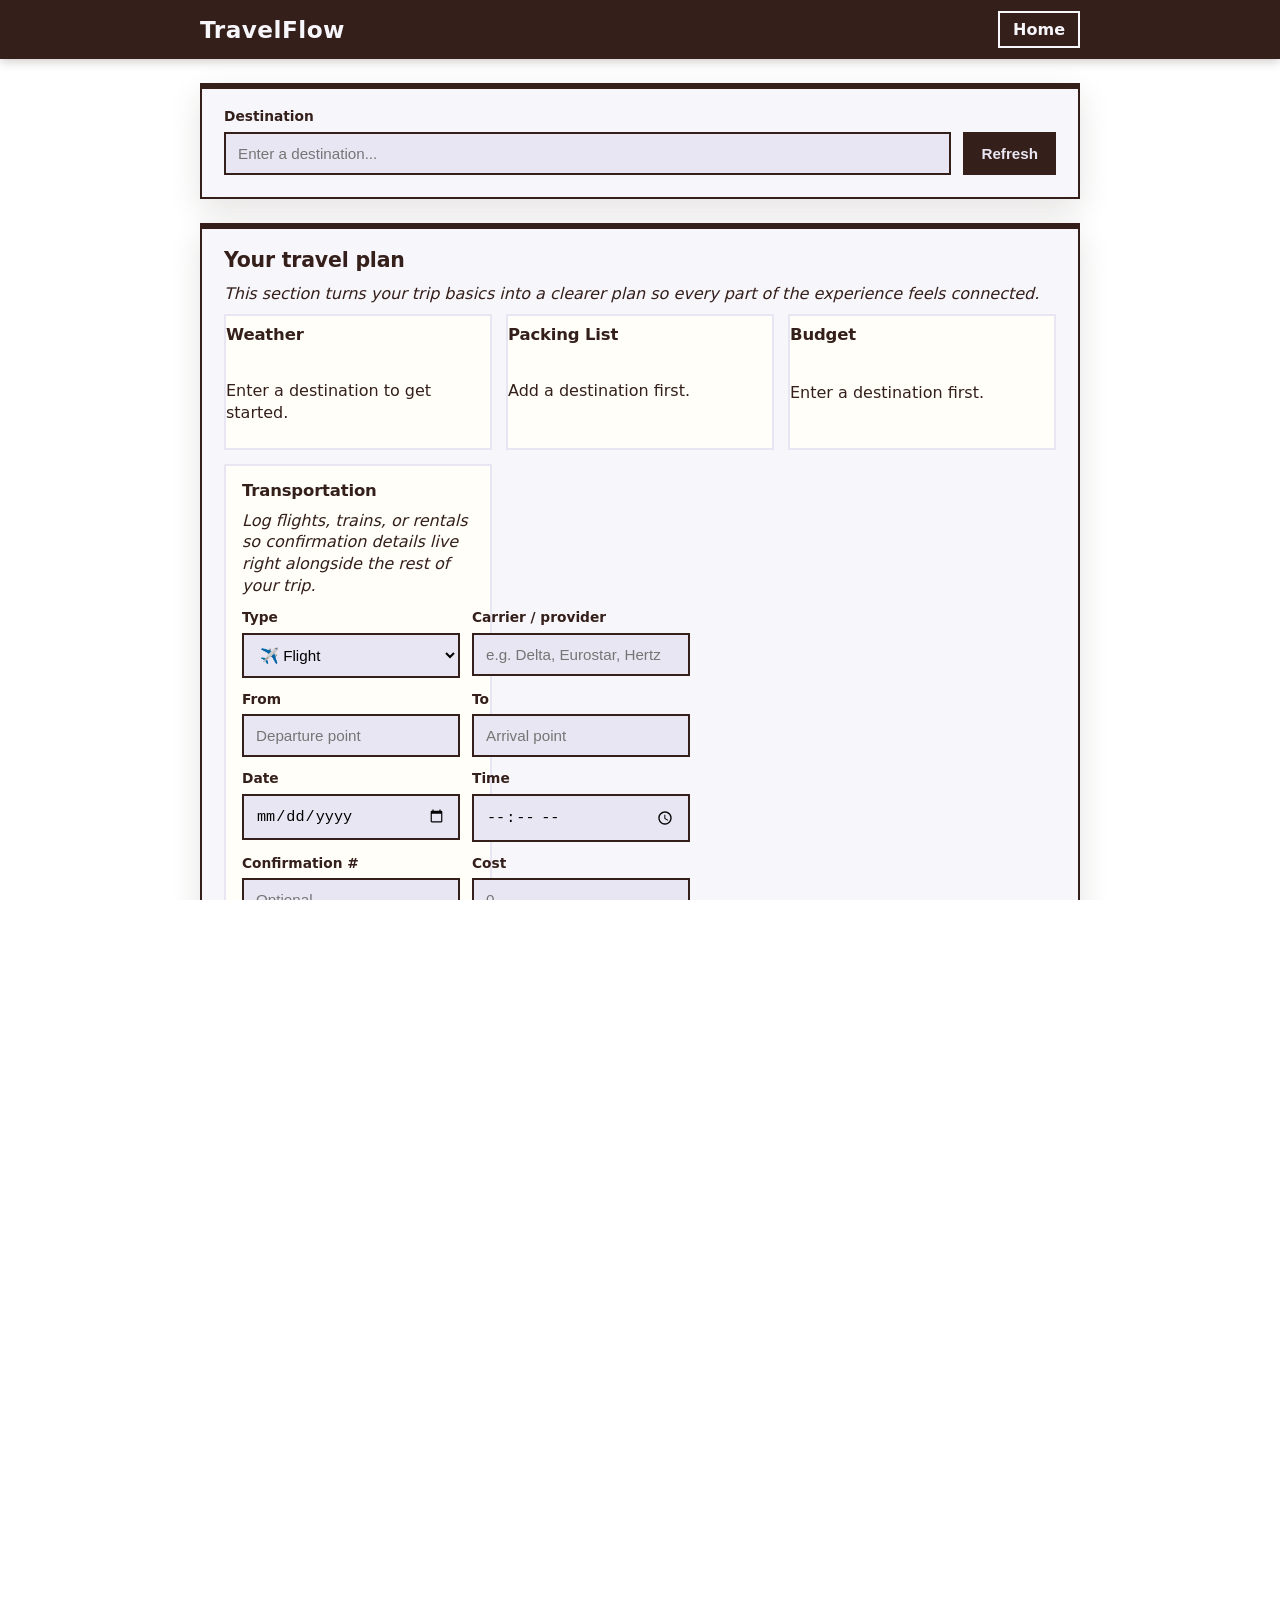
==== insights.html @ bfede5e4 "deploy all structure changes" ====
<!doctype html>
<html lang="en">
  <head>
    <meta charset="UTF-8" />
    <meta name="viewport" content="width=device-width, initial-scale=1.0" />
    <title>TravelFlow • Insights</title>
    <link rel="stylesheet" href="style.css" />
  </head>

  <body class="tm-body">
    <header class="tm-header">
      <div class="tm-header-inner">
        <h1 class="tm-logo">TravelFlow</h1>
        <nav class="tm-nav" aria-label="Primary navigation">
          <a class="tm-nav-link" href="index.html">Home</a>
        </nav>
      </div>
    </header>

    <main class="tm-main">
      <!-- Destination input -->
      <section class="tm-panel">
        <div class="tm-form" style="grid-template-columns: 1fr auto">
          <div class="tm-form-row">
            <label for="destination">Destination</label>
            <input id="destination" placeholder="Enter a destination..." />
          </div>
          <div class="tm-form-row" style="justify-content: flex-end">
            <button id="refreshInsights" class="tm-button" style="grid-column: auto; margin-top: 22px">
              Refresh
            </button>
          </div>
        </div>
      </section>

      <!-- Travel plan -->
      <section class="tm-panel">
        <div class="tm-panel-heading">
          <div>
            <h2>Your travel plan</h2>
            <p class="status-message">
              This section turns your trip basics into a clearer plan so every
              part of the experience feels connected.
            </p>
          </div>
        </div>

        <div class="tm-insights-grid">
          <section id="weather" class="tm-insight-card"></section>
          <section id="packing" class="tm-insight-card"></section>
          <section id="budget" class="tm-insight-card"></section>

          <!-- ⭐ Transportation card lives here -->
          <section id="transportation" class="tm-insight-card"></section>
        </div>
      </section>

      <!-- Travel essentials -->
      <section class="tm-panel">
        <div class="tm-panel-heading">
          <div>
            <h2>Travel essentials</h2>
            <p class="status-message">
              Helpful details that make the trip easier once you have the
              destination in place.
            </p>
          </div>
        </div>
        <div id="travelInfo" class="tm-info-grid"></div>
      </section>

      <!-- Restaurants -->
      <section class="tm-panel">
        <h2>Where to eat</h2>
        <p class="status-message">
          A quick list of places that fit naturally into your trip once the
          destination is set.
        </p>
        <div id="restaurants" class="tm-events-grid"></div>
      </section>

      <!-- Map -->
      <section class="tm-panel">
        <h2>Your destination at a glance</h2>
        <p class="status-message">
          A simple map view that helps the trip feel grounded and easier to
          picture.
        </p>
        <div id="homeMap" class="tm-map-preview"></div>
      </section>
    </main>

    <div class="tm-page-actions">
      <a class="tm-page-btn" href="planner.html">← Back</a>
      <a class="tm-page-btn" href="planner.html" onclick="localStorage.clear()">+ New Trip</a>
    </div>

    <footer class="tm-footer">TravelFlow • Smart plans, smoother trips</footer>

    <!-- ⭐ Scripts MUST be at the very bottom -->
    <script src="api/weather.js"></script>
    <script src="api/currency.js"></script>
    <script src="api/geocode.js"></script>
    <script src="app.js"></script>

    <!-- ⭐ Transportation MUST load last -->
    <script src="api/transport.js"></script>
  </body>
</html>
---- style.css ----
/* GLOBAL RESET */
html, body {
  height: 100%;
  margin: 0;
  padding: 0;
  overflow-x: hidden;
  font-family: system-ui, -apple-system, BlinkMacSystemFont, "Segoe UI", sans-serif;
  line-height: 1.35;
  color: #341f1a;
}

* {
  box-sizing: border-box;
}

/* BASE LAYOUT */
body {
  min-height: 100%;
  background:
    radial-gradient(circle at top left, transparent 28%),
    repeating-linear-gradient(
      90deg,
      #e9e6f3 0px,
      #e9e6f3 15px,
      #f7f6fb 15px,
      #f7f6fb 30px,
      #e9e6f3 30px,
      #e9e6f3 45px
    );
}

.tm-body {
  min-height: 100%;
  display: flex;
  flex-direction: column;
}

/* HEADER */
.tm-header {
  width: 100%;
  background: #341f1a;
  color: #f7f6fb;
  padding: 14px 0;
  box-shadow: 0 2px 10px rgba(52, 31, 26, 0.25);
}

.tm-header-inner {
  max-width: 920px;
  margin: 0 auto;
  padding: 0 20px;
  display: flex;
  align-items: center;
  justify-content: space-between;
}

.tm-logo {
  margin: 0;
  font-size: 1.45rem;
  font-weight: 700;
  letter-spacing: 0.02em;
}

.tm-nav-link {
  color: #f7f6fb;
  font-weight: 600;
  text-decoration: none;
  border: 2px solid #f7f6fb;
  padding: 7px 13px;
  transition: all 0.2s ease;
}

.tm-nav-link:hover {
  background: #f7f6fb;
  color: #341f1a;
  text-decoration: none;
}

/* MAIN LAYOUT */
.tm-main {
  width: 100%;
  max-width: 920px;
  margin: 0 auto;
  flex: 1;
  padding: 24px 20px;
  display: grid;
  gap: 24px;
  align-items: start;
  align-content: center;
}

/* PANELS */
.tm-panel {
  background: linear-gradient(135deg, #f7f6fb 0%, #f7f6fb 100%);
  border: 2px solid #341f1a;
  border-radius: 0;
  padding: 22px;
  box-shadow: 0 12px 30px rgba(52, 31, 26, 0.12);
  position: relative;
  overflow: hidden;
  width: 100%;
  height: fit-content;
  margin: 0 auto;
}

.tm-panel::before {
  content: "";
  position: absolute;
  inset: 0 0 auto 0;
  height: 4px;
  background: linear-gradient(90deg, #341f1a, #341f1a);
}

.tm-panel-heading {
  margin-bottom: 10px;
}

.tm-panel h2 {
  margin: 0 0 8px;
  font-size: 1.28rem;
  font-weight: 800;
  letter-spacing: -0.01em;
}

.tm-page-section {
  display: grid;
  gap: 24px;
  align-items: start;
}

.tm-panel-home {
  background: linear-gradient(135deg, #f7f6fb 0%, #f7f6fb 100%);
  padding: 20px;
  align-self: start;
  height: fit-content;
  width: 100%;
  max-width: 760px;
  margin: 0 auto;
  justify-self: center;
}

.tm-panel-home h2 {
  font-size: 1.15rem;
  margin: 0 0 6px;
}

.tm-panel-home .tm-panel-intro {
  margin-bottom: 12px;
  gap: 8px;
}

.tm-panel-home .status-message {
  font-size: 0.92rem;
}

.tm-panel-home .tm-step-number {
  width: 26px;
  height: 26px;
  font-size: 0.82rem;
  margin-right: 8px;
  margin-bottom: 0;
}

.tm-panel-home .tm-home-card {
  padding: 14px 16px;
}

.tm-panel-home .tm-home-card h3 {
  font-size: 0.98rem;
  margin: 0 0 4px;
}

.tm-panel-home .tm-home-card p {
  font-size: 0.85rem;
}

.tm-panel-home .tm-new-trip-btn {
  padding: 8px 16px;
  font-size: 0.85rem;
}

.tm-home-grid {
  display: grid;
  grid-template-columns: repeat(auto-fit, minmax(160px, 1fr));
  gap: 12px;
  margin-top: 10px;
}

.tm-home-card {
  display: block;
  padding: 12px;
  border: 2px solid #e9e6f3;
  border-radius: 0;
  background: #fffef9;
  color: #341f1a;
  text-decoration: none;
  transition: transform 0.15s ease, box-shadow 0.15s ease;
}

.tm-home-card:hover {
  transform: translateY(-2px);
  box-shadow: 0 8px 18px rgba(52, 31, 26, 0.08);
  text-decoration: none;
}

.tm-home-card h3 {
  margin: 0 0 4px;
  font-size: 0.92rem;
}

.tm-home-card p {
  margin: 0;
  font-size: 0.82rem;
  color: #341f1a;
}

.tm-panel-intro {
  display: flex;
  justify-content: space-between;
  align-items: flex-start;
  gap: 12px;
  margin-bottom: 14px;
}

.tm-badge {
  background: #341f1a;
  color: #f7f6fb;
  padding: 6px 10px;
  border-radius: 0;
  font-size: 0.78rem;
  font-weight: 700;
  white-space: nowrap;
}

/* FORM */
.tm-form {
  display: grid;
  grid-template-columns: repeat(2, minmax(0, 1fr));
  gap: 12px;
}

.tm-form-row {
  display: flex;
  flex-direction: column;
  gap: 6px;
}

.tm-form-row label {
  font-size: 0.86rem;
  font-weight: 700;
  color: #341f1a;
}

.tm-form-row input,
.tm-form-row select {
  padding: 11px 12px;
  border: 2px solid #341f1a;
  border-radius: 0;
  background: #e9e6f3;
  font-size: 0.95rem;
  transition: border-color 0.2s ease, box-shadow 0.2s ease;
}

.tm-form-row input:focus,
.tm-form-row select:focus {
  outline: none;
  border-color: #341f1a;
  box-shadow: 0 0 0 3px rgba(52, 31, 26, 0.16);
}

/* BUTTONS */
.tm-button {
  padding: 11px 16px;
  border: 2px solid #341f1a;
  border-radius: 0;
  background: #341f1a;
  color: #e9e6f3;
  font-size: 0.95rem;
  font-weight: 700;
  cursor: pointer;
  transition: transform 0.15s ease, box-shadow 0.15s ease;
  grid-column: 1 / -1;
}

.tm-button:hover {
  transform: translateY(-1px);
  box-shadow: 0 8px 18px rgba(52, 31, 26, 0.18);
}

/* LINKS */
a {
  color: #341f1a;
  text-decoration: none;
  font-weight: 600;
}

a:hover {
  text-decoration: underline;
}

/* SECTIONS AND CARDS */
#trip-form,
#weather,
#packing,
#budget,
#itineraryList {
  display: flex;
  flex-direction: column;
  gap: 10px;
}

#itineraryList {
  margin-top: 20px;
}

#weather,
#packing,
#budget {
  padding: 8px 0;
}

.tm-flow-steps {
  display: flex;
  flex-wrap: wrap;
  gap: 8px;
  margin-bottom: 10px;
}

.tm-flow-chip {
  display: inline-flex;
  align-items: center;
  justify-content: center;
  background: #fffef9;
  color: #341f1a;
  border: 2px solid #341f1a;
  border-radius: 0;
  padding: 8px 12px;
  font-size: 0.8rem;
  font-weight: 700;
  letter-spacing: 0.02em;
  cursor: pointer;
  transition: transform 0.15s ease, box-shadow 0.15s ease, background 0.2s ease;
}

.tm-flow-chip:hover {
  transform: translateY(-1px);
  box-shadow: 0 6px 14px rgba(52, 31, 26, 0.12);
}

.tm-flow-chip-active {
  background: #341f1a;
  color: #f7f6fb;
}

.tm-step-panel {
  margin-top: 14px;
}

.tm-journey-card {
  padding: 18px;
  border: 2px solid #e9e6f3;
  border-radius: 0;
  background: #f7f6fb;
}

.tm-journey-card h3 {
  margin: 0 0 8px;
  font-size: 1.06rem;
}

.tm-nav-link-inline {
  display: inline-block;
  margin-top: 10px;
  border-radius: 0;
}

.tm-overview-card {
  margin-top: 14px;
  padding: 16px;
  border: 2px solid #e9e6f3;
  border-radius: 0;
  background: #f7f6fb;
}

.tm-overview-grid {
  display: grid;
  grid-template-columns: repeat(auto-fit, minmax(180px, 1fr));
  gap: 12px;
}

.tm-highlights-card {
  margin-top: 12px;
  padding: 16px;
  border: 2px solid #e9e6f3;
  border-radius: 0;
  background: #f7f6fb;
}

.tm-highlights-grid {
  display: grid;
  grid-template-columns: repeat(auto-fit, minmax(180px, 1fr));
  gap: 12px;
  margin-bottom: 12px;
}

.tm-highlight-card {
  padding: 12px 14px;
  border-radius: 0;
  background: linear-gradient(135deg, #fffef9, #fffef9);
}

.tm-highlight-metric {
  margin: 0 0 4px;
  font-size: 1.15rem;
  font-weight: 800;
  color: #341f1a;
}

.tm-highlight-subtext {
  margin: 0;
  color: #341f1a;
  font-size: 0.92rem;
}

.tm-tip-list ul {
  margin: 6px 0 10px 18px;
  padding: 0;
  color: #341f1a;
}

.tm-tip-list li + li {
  margin-top: 6px;
}

.tm-label {
  margin: 0 0 4px;
  font-size: 0.76rem;
  font-weight: 800;
  letter-spacing: 0.08em;
  text-transform: uppercase;
  color: #341f1a;
}

.tm-overview-value {
  margin: 0;
  font-weight: 700;
  color: #341f1a;
}

.tm-insights-grid {
  display: grid;
  grid-template-columns: repeat(auto-fit, minmax(220px, 1fr));
  gap: 14px;
}

.tm-info-grid {
  display: grid;
  grid-template-columns: repeat(auto-fit, minmax(220px, 1fr));
  gap: 14px;
}

.tm-info-card {
  padding: 14px 16px;
  border: 2px solid #e9e6f3;
  border-radius: 0;
  background: #fffef9;
}

.tm-info-card h3 {
  margin: 0 0 6px;
  font-size: 1rem;
}

.tm-insight-card {
  background: #fffef9;
  border: 2px solid #e9e6f3;
  padding: 14px 16px;
}

.tm-insight-card h2 {
  font-size: 1.03rem;
  margin: 0 0 8px;
}

.status-message,
.empty-state {
  margin: 0;
  color: #341f1a;
  font-style: italic;
}

#trip-form button:disabled {
  opacity: 0.7;
  cursor: wait;
}

.tm-events-grid {
  display: grid;
  grid-template-columns: repeat(auto-fit, minmax(240px, 1fr));
  gap: 16px;
}

.tm-event-card {
  padding: 14px 16px;
  border: 2px solid #e9e6f3;
  border-radius: 0;
  background: #fffef9;
  transition: transform 0.15s ease, box-shadow 0.15s ease;
}

.tm-event-card:hover {
  transform: translateY(-2px);
  box-shadow: 0 8px 18px rgba(52, 31, 26, 0.07);
}

.tm-event-card textarea {
  width: 100%;
  min-height: 92px;
  border: 1px solid #e9e6f3;
  padding: 10px 12px;
  font: inherit;
  resize: vertical;
  background: #e9e6f3;
}

.tm-map-preview {
  margin: 12px 0 16px;
}

.tm-map-card {
  display: flex;
  gap: 12px;
  align-items: flex-start;
  padding: 14px 16px;
  border: 2px solid #341f1a;
  background: #fffef9;
}

.tm-map-toolbar {
  display: flex;
  gap: 10px;
  align-items: center;
  margin-bottom: 10px;
}

.tm-search-row {
  margin-bottom: 12px;
}

.tm-search-row input {
  width: 100%;
}

.tm-filter-row {
  display: flex;
  flex-wrap: wrap;
  gap: 8px;
  margin-bottom: 12px;
}

.tm-filter-pill {
  border: 2px solid #341f1a;
  background: #fffef9;
  color: #341f1a;
  padding: 7px 12px;
  cursor: pointer;
  font-weight: 600;
}

.tm-filter-pill.active {
  background: #341f1a;
  color: #e9e6f3;
}

.tm-pin-detail {
  margin: 10px 0 16px;
  padding: 12px 14px;
  border: 2px solid #e9e6f3;
  background: #fffef9;
}

.tm-pin-actions {
  margin-top: 10px;
}

.tm-time-row {
  display: flex;
  flex-direction: column;
  gap: 6px;
  margin-top: 8px;
}

.tm-time-row label {
  font-size: 0.85rem;
  font-weight: 700;
}

.tm-time-row input,
.tm-time-row textarea {
  width: 100%;
  border: 1px solid #e9e6f3;
  padding: 8px 10px;
  font: inherit;
  background: #e9e6f3;
}

.tm-time-row textarea {
  min-height: 84px;
  resize: vertical;
}

.tm-input-inline {
  padding: 8px 10px;
  border: 2px solid #341f1a;
  background: #e9e6f3;
}

.tm-map-iframe {
  width: 100%;
  min-height: 220px;
  border: 2px solid #341f1a;
  border-radius: 0;
  margin: 10px 0 16px;
}

.tm-trip-summary {
  margin-top: 14px;
  padding: 12px 14px;
  background: #f7f6fb;
  border: 2px solid #e9e6f3;
}

.tm-trip-summary h3 {
  margin: 0 0 8px;
  font-size: 1rem;
}

.tm-trip-summary p {
  margin: 4px 0;
}

#homeMap {
  margin-top: 8px;
}

#restaurants {
  margin-top: 6px;
}

#budget p {
  line-height: 1.6;
}

@media (max-width: 720px) {
  .tm-main {
    padding: 16px 14px 0;
  }

  .tm-panel {
    padding: 18px;
  }

  .tm-panel-intro {
    flex-direction: column;
  }

  .tm-form {
    grid-template-columns: 1fr;
  }

  .tm-button {
    grid-column: auto;
  }
}

#budget h2 {
  margin-bottom: 8px;
}

#budget strong {
  color: #341f1a;
}

.tm-map-pin {
  font-size: 1.3rem;
}

.tm-place-card {
  width: 100%;
  text-align: left;
  cursor: pointer;
  border: 2px solid #e9e6f3;
  background: #fffef9;
  display: flex;
  flex-direction: column;
  gap: 10px;
  padding: 0;
  overflow: hidden;
}

.tm-place-card:hover {
  transform: translateY(-2px);
  box-shadow: 0 4px 10px rgba(52, 31, 26, 0.16);
}

.tm-place-image {
  width: 100%;
  height: 140px;
  background-size: cover;
  background-position: center;
  background-color: #e9e6f3;
}

.tm-place-content {
  padding: 0 14px 14px;
}

.place-meta {
  margin-top: 6px;
  font-size: 0.8rem;
  color: #341f1a;
}

.tm-event-card:hover {
  transform: translateY(-3px);
  box-shadow: 0 4px 10px rgba(52, 31, 26, 0.2);
}

.tm-event-card h3 {
  margin: 0 0 6px;
  font-size: 1rem;
}

.tm-event-card p {
  margin: 0;
  font-size: 0.85rem;
}

/* PAGE ACTIONS */
.tm-page-actions {
  max-width: 920px;
  margin: 0 auto;
  padding: 16px 20px;
  display: flex;
  gap: 12px;
  justify-content: center;
}

/* PAGE ACTION BUTTONS (brown) */
.tm-page-btn {
  display: inline-block;
  padding: 10px 18px;
  border: 2px solid #341f1a;
  border-radius: 0;
  background: #341f1a;
  color: #e9e6f3;
  font-size: 0.9rem;
  font-weight: 700;
  text-decoration: none;
  transition: transform 0.15s ease, box-shadow 0.15s ease;
  cursor: pointer;
}

.tm-page-btn:hover {
  transform: translateY(-1px);
  box-shadow: 0 8px 18px rgba(52, 31, 26, 0.18);
  color: #e9e6f3;
  text-decoration: none;
}

/* STEP NUMBER BADGE */
.tm-step-number {
  display: inline-flex;
  align-items: center;
  justify-content: center;
  width: 28px;
  height: 28px;
  border-radius: 50%;
  background: #341f1a;
  color: #e9e6f3;
  font-size: 0.85rem;
  font-weight: 800;
  margin-right: 10px;
  flex-shrink: 0;
}

/* NEW TRIP BUTTON (badge style) */
.tm-new-trip-btn {
  display: inline-block;
  cursor: pointer;
  text-decoration: none;
  padding: 8px 16px;
  font-size: 0.85rem;
}

.tm-new-trip-btn:hover {
  background: #341f1a;
  color: #f7f6fb;
  text-decoration: none;
}

/* FOOTER */
.tm-footer {
  width: 100%;
  background: #341f1a;
  color: #f7f6fb;
  padding: 10px 0;
  font-size: 1rem;
  font-weight: 700;
  text-align: center;
  border-top: 3px solid #e9e6f3;
  margin-top: 32px;
}

/* RESPONSIVE */
@media (max-width: 800px) {
  .tm-main {
    padding: 20px 16px 0;
  }

  .tm-header-inner {
    padding: 0 16px;
  }
}
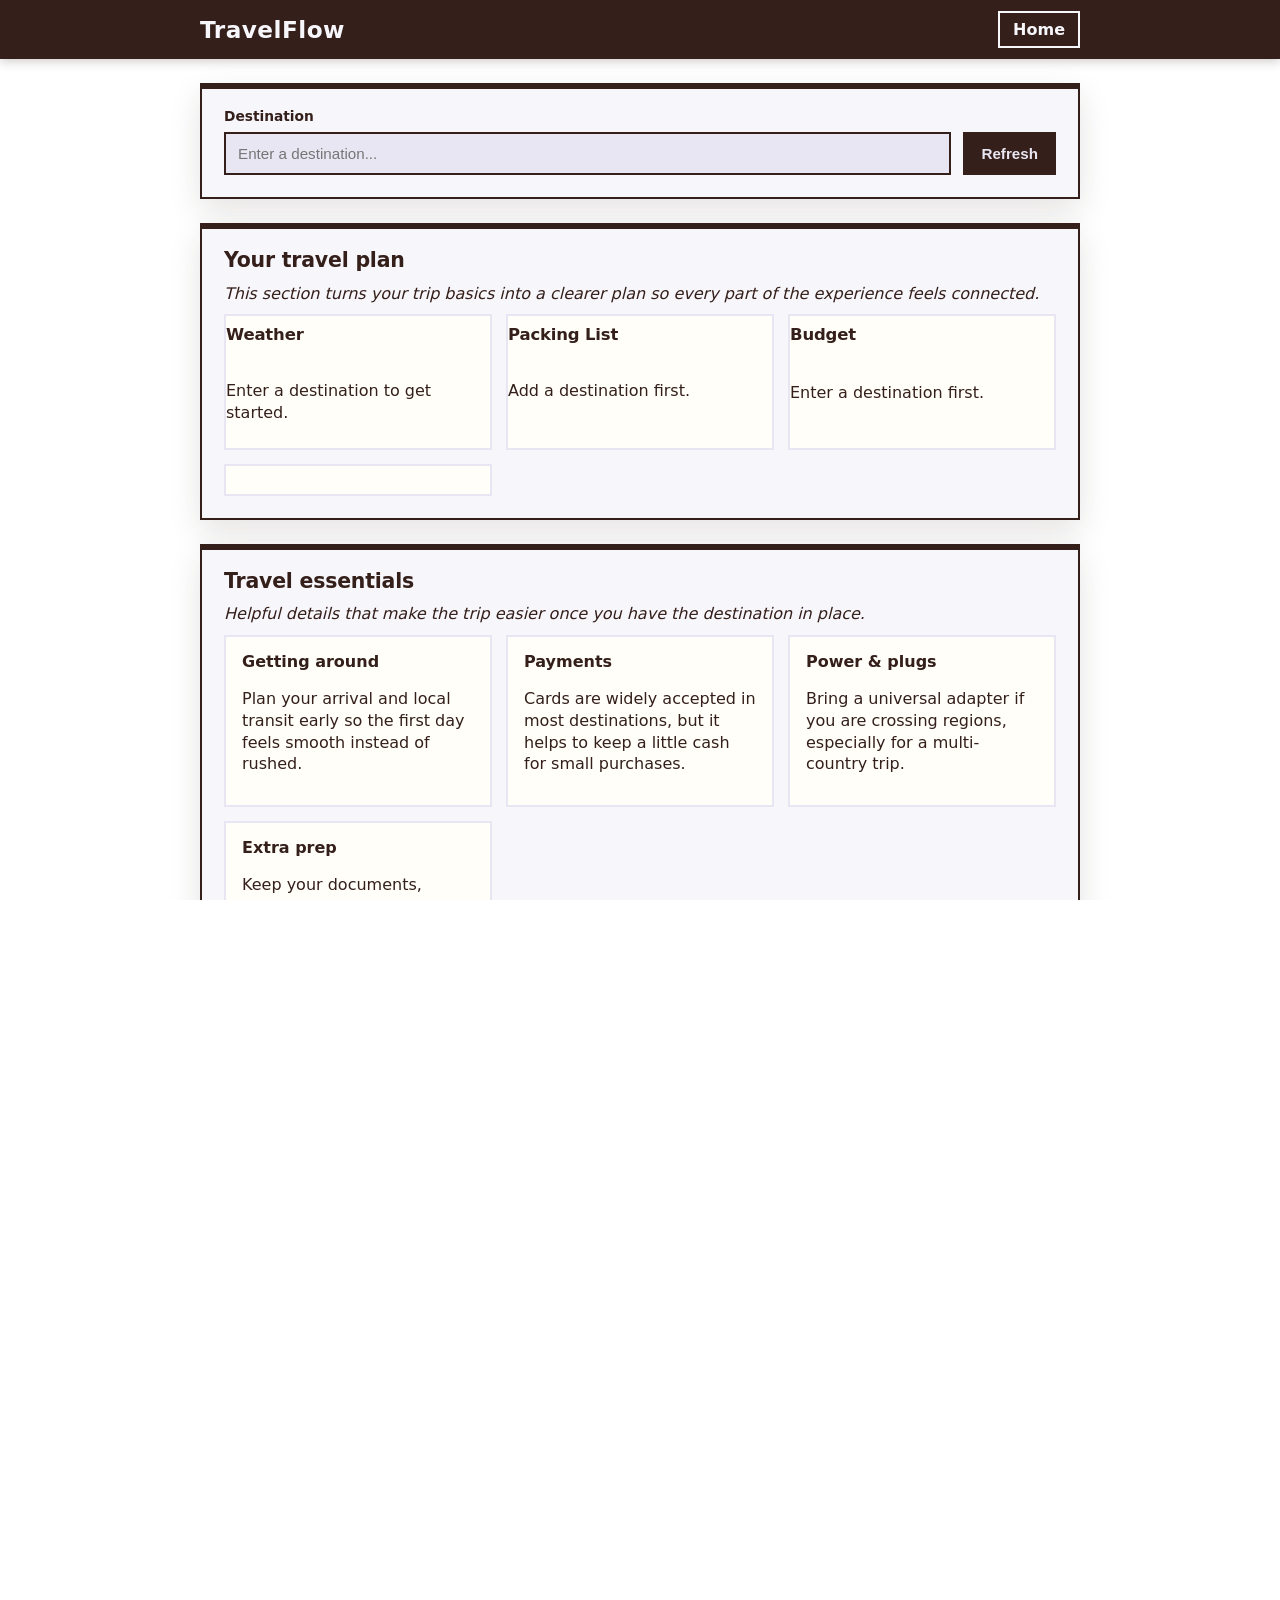
==== commit 3c0ae96a: "adjust the styling" ====
--- a/insights.html
+++ b/insights.html
@@ -6,7 +6,6 @@
     <title>TravelFlow • Insights</title>
     <link rel="stylesheet" href="style.css" />
   </head>
-
   <body class="tm-body">
     <header class="tm-header">
       <div class="tm-header-inner">
@@ -18,7 +17,6 @@
     </header>
 
     <main class="tm-main">
-      <!-- Destination input -->
       <section class="tm-panel">
         <div class="tm-form" style="grid-template-columns: 1fr auto">
           <div class="tm-form-row">
@@ -33,7 +31,6 @@
         </div>
       </section>
 
-      <!-- Travel plan -->
       <section class="tm-panel">
         <div class="tm-panel-heading">
           <div>
@@ -44,18 +41,14 @@
             </p>
           </div>
         </div>
-
         <div class="tm-insights-grid">
           <section id="weather" class="tm-insight-card"></section>
           <section id="packing" class="tm-insight-card"></section>
           <section id="budget" class="tm-insight-card"></section>
-
-          <!-- ⭐ Transportation card lives here -->
           <section id="transportation" class="tm-insight-card"></section>
         </div>
       </section>
 
-      <!-- Travel essentials -->
       <section class="tm-panel">
         <div class="tm-panel-heading">
           <div>
@@ -69,7 +62,6 @@
         <div id="travelInfo" class="tm-info-grid"></div>
       </section>
 
-      <!-- Restaurants -->
       <section class="tm-panel">
         <h2>Where to eat</h2>
         <p class="status-message">
@@ -79,7 +71,6 @@
         <div id="restaurants" class="tm-events-grid"></div>
       </section>
 
-      <!-- Map -->
       <section class="tm-panel">
         <h2>Your destination at a glance</h2>
         <p class="status-message">
@@ -97,13 +88,9 @@
 
     <footer class="tm-footer">TravelFlow • Smart plans, smoother trips</footer>
 
-    <!-- ⭐ Scripts MUST be at the very bottom -->
     <script src="api/weather.js"></script>
     <script src="api/currency.js"></script>
     <script src="api/geocode.js"></script>
     <script src="app.js"></script>
-
-    <!-- ⭐ Transportation MUST load last -->
-    <script src="api/transport.js"></script>
   </body>
-</html>
+</html>
--- a/style.css
+++ b/style.css
@@ -1,10 +1,16 @@
 /* GLOBAL RESET */
-html, body {
+html,
+body {
   height: 100%;
   margin: 0;
   padding: 0;
   overflow-x: hidden;
-  font-family: system-ui, -apple-system, BlinkMacSystemFont, "Segoe UI", sans-serif;
+  font-family:
+    system-ui,
+    -apple-system,
+    BlinkMacSystemFont,
+    "Segoe UI",
+    sans-serif;
   line-height: 1.35;
   color: #341f1a;
 }
@@ -193,7 +199,9 @@
   background: #fffef9;
   color: #341f1a;
   text-decoration: none;
-  transition: transform 0.15s ease, box-shadow 0.15s ease;
+  transition:
+    transform 0.15s ease,
+    box-shadow 0.15s ease;
 }
 
 .tm-home-card:hover {
@@ -223,7 +231,7 @@
 
 .tm-badge {
   background: #341f1a;
-  color: #f7f6fb;
+  color: #e9e6f3;
   padding: 6px 10px;
   border-radius: 0;
   font-size: 0.78rem;
@@ -257,7 +265,9 @@
   border-radius: 0;
   background: #e9e6f3;
   font-size: 0.95rem;
-  transition: border-color 0.2s ease, box-shadow 0.2s ease;
+  transition:
+    border-color 0.2s ease,
+    box-shadow 0.2s ease;
 }
 
 .tm-form-row input:focus,
@@ -277,7 +287,9 @@
   font-size: 0.95rem;
   font-weight: 700;
   cursor: pointer;
-  transition: transform 0.15s ease, box-shadow 0.15s ease;
+  transition:
+    transform 0.15s ease,
+    box-shadow 0.15s ease;
   grid-column: 1 / -1;
 }
 
@@ -338,7 +350,10 @@
   font-weight: 700;
   letter-spacing: 0.02em;
   cursor: pointer;
-  transition: transform 0.15s ease, box-shadow 0.15s ease, background 0.2s ease;
+  transition:
+    transform 0.15s ease,
+    box-shadow 0.15s ease,
+    background 0.2s ease;
 }
 
 .tm-flow-chip:hover {
@@ -359,7 +374,7 @@
   padding: 18px;
   border: 2px solid #e9e6f3;
   border-radius: 0;
-  background: #f7f6fb;
+  background: #e9e6f3;
 }
 
 .tm-journey-card h3 {
@@ -378,7 +393,7 @@
   padding: 16px;
   border: 2px solid #e9e6f3;
   border-radius: 0;
-  background: #f7f6fb;
+  background: #e9e6f3;
 }
 
 .tm-overview-grid {
@@ -392,7 +407,7 @@
   padding: 16px;
   border: 2px solid #e9e6f3;
   border-radius: 0;
-  background: #f7f6fb;
+  background: #e9e6f3;
 }
 
 .tm-highlights-grid {
@@ -504,7 +519,9 @@
   border: 2px solid #e9e6f3;
   border-radius: 0;
   background: #fffef9;
-  transition: transform 0.15s ease, box-shadow 0.15s ease;
+  transition:
+    transform 0.15s ease,
+    box-shadow 0.15s ease;
 }
 
 .tm-event-card:hover {
@@ -756,7 +773,9 @@
   font-size: 0.9rem;
   font-weight: 700;
   text-decoration: none;
-  transition: transform 0.15s ease, box-shadow 0.15s ease;
+  transition:
+    transform 0.15s ease,
+    box-shadow 0.15s ease;
   cursor: pointer;
 }
 
@@ -820,4 +839,4 @@
   .tm-header-inner {
     padding: 0 16px;
   }
-}+}
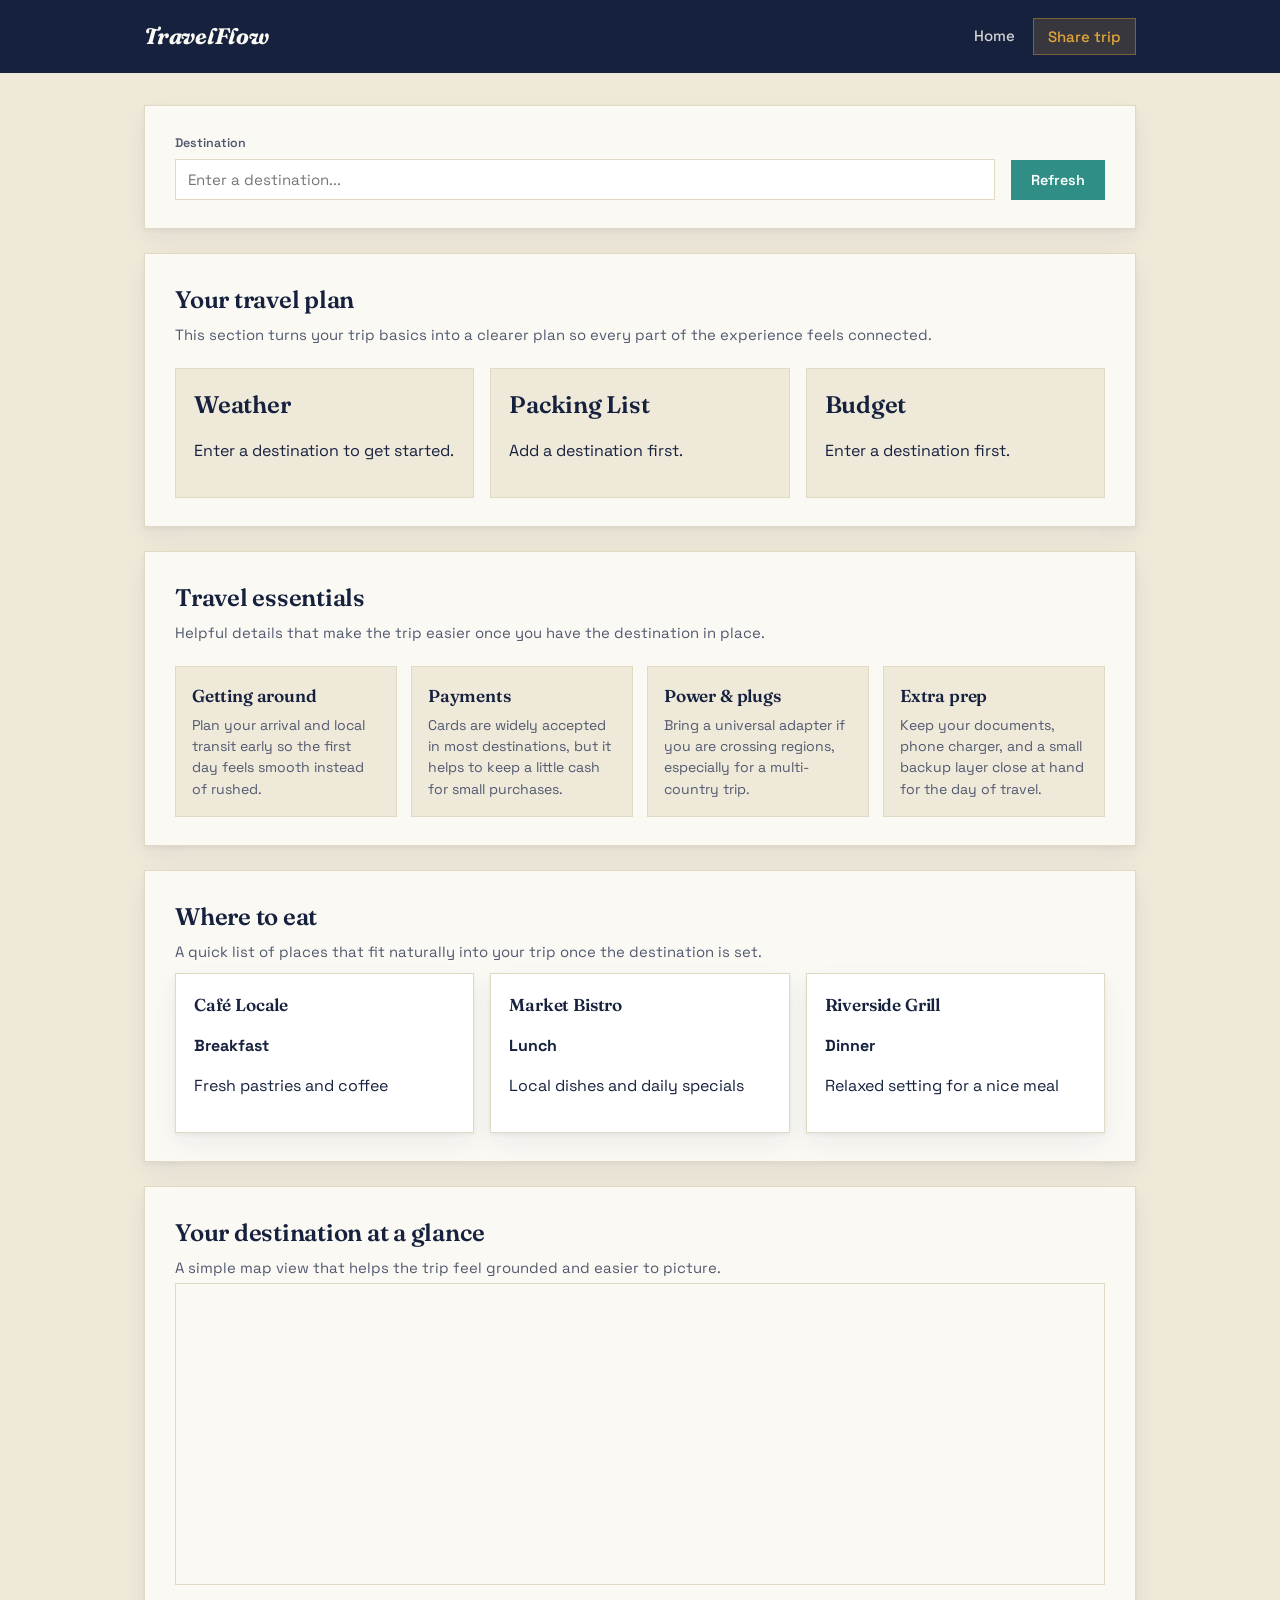
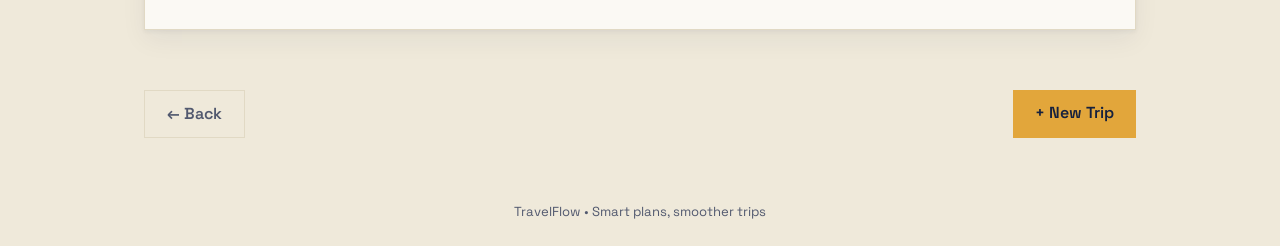
==== commit 7ec01346: "fix strucutre so app runs properly" ====
--- a/insights.html
+++ b/insights.html
@@ -12,6 +12,9 @@
         <h1 class="tm-logo">TravelFlow</h1>
         <nav class="tm-nav" aria-label="Primary navigation">
           <a class="tm-nav-link" href="index.html">Home</a>
+          <button class="tm-nav-link tf-export-btn" type="button" id="exportInsights" data-export-trigger>
+            Share trip
+          </button>
         </nav>
       </div>
     </header>
@@ -21,10 +24,11 @@
         <div class="tm-form" style="grid-template-columns: 1fr auto">
           <div class="tm-form-row">
             <label for="destination">Destination</label>
-            <input id="destination" placeholder="Enter a destination..." />
+            <input id="destination" placeholder="Enter a destination..." list="destSuggestions" autocomplete="off" />
+            <datalist id="destSuggestions"></datalist>
           </div>
-          <div class="tm-form-row" style="justify-content: flex-end">
-            <button id="refreshInsights" class="tm-button" style="grid-column: auto; margin-top: 22px">
+          <div class="tm-form-row tf-refresh-row">
+            <button id="refreshInsights" class="tm-button">
               Refresh
             </button>
           </div>
@@ -45,7 +49,6 @@
           <section id="weather" class="tm-insight-card"></section>
           <section id="packing" class="tm-insight-card"></section>
           <section id="budget" class="tm-insight-card"></section>
-          <section id="transportation" class="tm-insight-card"></section>
         </div>
       </section>
 
@@ -82,15 +85,17 @@
     </main>
 
     <div class="tm-page-actions">
-      <a class="tm-page-btn" href="planner.html">← Back</a>
+      <a class="tm-page-btn tm-page-btn-ghost" href="planner.html">← Back</a>
       <a class="tm-page-btn" href="planner.html" onclick="localStorage.clear()">+ New Trip</a>
     </div>
 
     <footer class="tm-footer">TravelFlow • Smart plans, smoother trips</footer>
 
+    <script src="api/icons.js"></script>
     <script src="api/weather.js"></script>
     <script src="api/currency.js"></script>
     <script src="api/geocode.js"></script>
-    <script src="app.js"></script>
+    <script src="api/export.js"></script>
+    <script src="api/app.js"></script>
   </body>
 </html>
--- a/style.css
+++ b/style.css
@@ -1,470 +1,550 @@
-/* GLOBAL RESET */
-html,
-body {
-  height: 100%;
+@import url("https://fonts.googleapis.com/css2?family=Fraunces:ital,opsz,wght@0,9..144,400;0,9..144,600;1,9..144,500&family=Space+Grotesk:wght@400;500;600;700&display=swap");
+
+:root {
+  --ink: #16213e;
+  --ink-soft: #52596f;
+  --paper: #fbf9f4;
+  --paper-dim: #efe9da;
+  --gold: #e2a63b;
+  --gold-dark: #c98a20;
+  --teal: #2f8f86;
+  --teal-dark: #1f6b63;
+  --line: #e1d9c4;
+  --coral: #d96c56;
+  --radius-lg: 0px;
+  --radius-md: 0px;
+  --shadow-card: 0 2px 4px rgba(22, 33, 62, 0.05), 0 10px 24px rgba(22, 33, 62, 0.06);
+  font-size: 16px;
+}
+
+* {
+  box-sizing: border-box;
+}
+
+body.tm-body {
+  margin: 0;
+  min-height: 100vh;
+  background: var(--paper-dim);
+  color: var(--ink);
+  font-family: "Space Grotesk", "Segoe UI", sans-serif;
+  line-height: 1.5;
+  -webkit-font-smoothing: antialiased;
+}
+
+h1, h2, h3 {
+  font-family: "Fraunces", Georgia, serif;
+  color: var(--ink);
+  margin: 0 0 6px;
+  letter-spacing: -0.01em;
+}
+
+h2 { font-size: 1.5rem; font-weight: 600; }
+h3 { font-size: 1.08rem; font-weight: 600; }
+
+a { color: var(--teal-dark); }
+
+button { font-family: inherit; }
+
+:focus-visible {
+  outline: 2.5px solid var(--teal);
+  outline-offset: 2px;
+}
+
+/* ---------- Header ---------- */
+
+.tm-header {
+  background: var(--ink);
+  padding: 18px 0;
+}
+
+.tm-header-inner {
+  max-width: 1040px;
+  margin: 0 auto;
+  padding: 0 24px;
+  display: flex;
+  align-items: center;
+  justify-content: space-between;
+}
+
+.tm-logo {
+  color: var(--paper);
+  font-size: 1.4rem;
+  font-style: italic;
+  margin: 0;
+}
+
+.tm-nav {
+  display: flex;
+  align-items: center;
+  gap: 18px;
+}
+
+.tm-nav-link {
+  color: rgba(251, 249, 244, 0.82);
+  text-decoration: none;
+  font-size: 0.94rem;
+  font-weight: 500;
+  background: none;
+  border: none;
+  cursor: pointer;
+  display: inline-flex;
+  align-items: center;
+  gap: 6px;
+  padding: 0;
+}
+
+.tm-nav-link:hover { color: var(--paper); }
+
+.tf-export-btn {
+  background: rgba(226, 166, 59, 0.16);
+  color: var(--gold);
+  padding: 8px 14px;
+  border-radius: 0px;
+  border: 1px solid rgba(226, 166, 59, 0.4);
+}
+
+.tf-export-btn:hover { background: rgba(226, 166, 59, 0.28); }
+
+.tm-nav-link-inline {
+  display: inline-block;
+  margin-top: 4px;
+  font-weight: 600;
+}
+
+/* ---------- Layout shells ---------- */
+
+.tm-main {
+  max-width: 1040px;
+  margin: 0 auto;
+  padding: 32px 24px 60px;
+  display: flex;
+  flex-direction: column;
+  gap: 24px;
+}
+
+.tm-panel {
+  background: var(--paper);
+  border: 1px solid var(--line);
+  border-radius: var(--radius-lg);
+  padding: 28px 30px;
+  box-shadow: var(--shadow-card);
+}
+
+.tm-panel-heading {
+  display: flex;
+  justify-content: space-between;
+  align-items: flex-start;
+  gap: 16px;
+  margin-bottom: 18px;
+}
+
+.status-message {
+  color: var(--ink-soft);
+  font-size: 0.93rem;
+  margin: 0 0 4px;
+}
+
+.empty-state {
+  color: var(--ink-soft);
+  font-size: 0.93rem;
+  font-style: italic;
+  background: rgba(22, 33, 62, 0.03);
+  border: 1px dashed var(--line);
+  border-radius: var(--radius-md);
+  padding: 18px;
+  text-align: center;
+}
+
+.place-meta {
+  color: var(--ink-soft);
+  font-size: 0.82rem;
+  margin: 2px 0;
+}
+
+.tm-label {
+  text-transform: uppercase;
+  letter-spacing: 0.08em;
+  font-size: 0.7rem;
+  font-weight: 600;
+  color: var(--teal-dark);
+  margin: 0 0 4px;
+}
+
+/* ---------- Home page ---------- */
+
+.tm-panel-home { padding: 40px; }
+
+.tm-panel-intro {
+  display: flex;
+  justify-content: space-between;
+  align-items: flex-end;
+  gap: 20px;
+  flex-wrap: wrap;
+  margin-bottom: 26px;
+}
+
+.tm-badge {
+  background: var(--gold);
+  color: var(--ink);
+  font-weight: 600;
+  font-size: 0.85rem;
+  padding: 9px 18px;
+  border-radius: 0px;
+  text-decoration: none;
+  white-space: nowrap;
+  transition: transform 0.15s ease, background 0.15s ease;
+}
+
+.tm-badge:hover { background: var(--gold-dark); transform: translateY(-1px); }
+
+.tm-home-grid {
+  display: grid;
+  grid-template-columns: repeat(3, 1fr);
+  gap: 18px;
+}
+
+.tm-home-card {
+  background: var(--paper-dim);
+  border: 1px solid var(--line);
+  border-radius: var(--radius-md);
+  padding: 20px;
+}
+
+.tm-home-card .tm-step-number { margin-bottom: 10px; }
+
+.tm-home-card p { color: var(--ink-soft); font-size: 0.92rem; }
+
+/* ---------- Step tracker (signature: dashed flight path) ---------- */
+
+.tm-step-number {
+  display: inline-flex;
+  align-items: center;
+  justify-content: center;
+  width: 28px;
+  height: 28px;
+  border-radius: 50%;
+  background: var(--ink);
+  color: var(--paper);
+  font-family: "Fraunces", serif;
+  font-weight: 600;
+  font-size: 0.9rem;
+  margin-right: 10px;
+}
+
+.tf-step-heading {
+  display: flex;
+  align-items: center;
+  margin-bottom: 14px;
+  font-size: 1.05rem;
+}
+
+.tm-flow-steps {
+  position: relative;
+  display: flex;
+  justify-content: space-between;
+  gap: 8px;
+  margin-bottom: 28px;
+  padding-top: 6px;
+}
+
+.tm-flow-steps::before {
+  content: "";
+  position: absolute;
+  top: 20px;
+  left: 6%;
+  right: 6%;
+  height: 0;
+  border-top: 2px dashed var(--line);
+  z-index: 0;
+}
+
+.tm-flow-chip {
+  position: relative;
+  z-index: 1;
+  flex: 1;
+  background: var(--paper);
+  border: 1.5px solid var(--line);
+  color: var(--ink-soft);
+  font-weight: 600;
+  font-size: 0.86rem;
+  padding: 10px 14px;
+  border-radius: 0px;
+  cursor: pointer;
+  text-align: center;
+  transition: all 0.15s ease;
+}
+
+.tm-flow-chip:hover { border-color: var(--teal); color: var(--teal-dark); }
+
+.tm-flow-chip-active {
+  background: var(--ink);
+  border-color: var(--ink);
+  color: var(--paper);
+}
+
+.tm-flow-chip-active::after {
+  content: "✈";
+  margin-left: 8px;
+}
+
+/* ---------- Forms ---------- */
+
+.tm-form {
+  display: grid;
+  grid-template-columns: repeat(3, 1fr);
+  gap: 16px;
+}
+
+.tm-form-row {
+  display: flex;
+  flex-direction: column;
+  gap: 6px;
+}
+
+.tf-refresh-row { justify-content: flex-end; }
+
+.tm-form-row label {
+  font-size: 0.78rem;
+  font-weight: 600;
+  color: var(--ink-soft);
+}
+
+.tm-form-row input,
+.tm-form-row select,
+.tm-input-inline {
+  border: 1.5px solid var(--line);
+  background: #fff;
+  border-radius: var(--radius-md);
+  padding: 10px 12px;
+  font-size: 0.94rem;
+  font-family: inherit;
+  color: var(--ink);
+}
+
+.tm-form-row input:focus,
+.tm-form-row select:focus,
+.tm-input-inline:focus {
+  border-color: var(--teal);
+}
+
+.tm-button {
+  background: var(--teal);
+  color: #fff;
+  border: none;
+  padding: 11px 20px;
+  border-radius: 0px;
+  font-weight: 600;
+  font-size: 0.9rem;
+  cursor: pointer;
+  transition: background 0.15s ease, transform 0.15s ease;
+  align-self: flex-start;
+}
+
+.tm-button:hover { background: var(--teal-dark); transform: translateY(-1px); }
+.tm-button:disabled { opacity: 0.6; cursor: progress; }
+
+/* ---------- Overview / highlights ---------- */
+
+.tm-overview-card, .tm-highlights-card {
+  background: var(--paper-dim);
+  border: 1px solid var(--line);
+  border-radius: var(--radius-md);
+  padding: 20px;
+  margin-bottom: 16px;
+}
+
+.tm-overview-grid {
+  display: grid;
+  grid-template-columns: repeat(3, 1fr);
+  gap: 18px;
+  margin-bottom: 10px;
+}
+
+.tm-overview-value {
+  font-family: "Fraunces", serif;
+  font-size: 1.08rem;
+  margin: 0;
+}
+
+.tm-highlights-grid {
+  display: grid;
+  grid-template-columns: 1fr 1fr;
+  gap: 14px;
+  margin-bottom: 16px;
+}
+
+.tm-highlight-card {
+  background: #fff;
+  border: 1px solid var(--line);
+  border-radius: var(--radius-md);
+  padding: 16px;
+  text-align: center;
+}
+
+.tf-readiness-card { display: flex; flex-direction: column; align-items: center; }
+
+.tm-highlight-metric {
+  font-family: "Fraunces", serif;
+  font-size: 1.3rem;
+  margin: 4px 0 2px;
+}
+
+.tm-highlight-subtext {
+  color: var(--ink-soft);
+  font-size: 0.82rem;
+  margin: 2px 0 0;
+}
+
+.tm-tip-list ul {
+  margin: 6px 0 10px;
+  padding-left: 20px;
+  color: var(--ink-soft);
+  font-size: 0.9rem;
+}
+
+.tm-tip-list li { margin-bottom: 4px; }
+
+.tm-journey-card {
+  background: var(--paper-dim);
+  border: 1px dashed var(--line);
+  border-radius: var(--radius-md);
+  padding: 22px;
+  text-align: center;
+}
+
+.tm-journey-card p { color: var(--ink-soft); margin-bottom: 16px; }
+
+/* ---------- Readiness ring ---------- */
+
+.tf-ring {
+  border-radius: 50%;
+  background: conic-gradient(var(--gold) calc(var(--tf-ring-pct) * 1%), var(--line) 0);
+  display: flex;
+  align-items: center;
+  justify-content: center;
+  margin: 6px auto 4px;
+}
+
+.tf-ring-value {
+  background: #fff;
+  border-radius: 50%;
+  width: 74%;
+  height: 74%;
+  display: flex;
+  align-items: center;
+  justify-content: center;
+  font-weight: 700;
+  font-size: 1.1rem;
+  color: var(--ink);
+}
+
+/* ---------- Weather widget ---------- */
+
+.tf-weather-widget {
+  display: flex;
+  align-items: center;
+  gap: 14px;
+  background: var(--paper-dim);
+  border-radius: var(--radius-md);
+  padding: 16px;
+  margin-top: 6px;
+}
+
+.tf-weather-icon {
+  width: 46px;
+  height: 46px;
+  flex-shrink: 0;
+  color: var(--gold-dark);
+}
+
+.tf-weather-rain .tf-weather-icon,
+.tf-weather-cold .tf-weather-icon { color: var(--teal-dark); }
+
+.tf-weather-temp {
+  font-family: "Fraunces", serif;
+  font-size: 1.6rem;
+  margin: 0;
+  line-height: 1.1;
+}
+
+.tf-weather-condition {
+  color: var(--ink-soft);
+  margin: 2px 0 0;
+  font-size: 0.9rem;
+}
+
+.tf-icon {
+  display: inline-flex;
+  width: 1em;
+  height: 1em;
+  vertical-align: -0.15em;
+}
+
+.tf-icon svg { width: 100%; height: 100%; }
+
+button .tf-icon, .tf-export-btn .tf-icon {
+  width: 16px;
+  height: 16px;
+  margin-right: 2px;
+}
+
+/* ---------- Budget chart ---------- */
+
+.tf-budget-total {
+  font-size: 1rem;
+  margin: 4px 0 12px;
+}
+
+.tf-budget-total strong { font-family: "Fraunces", serif; font-size: 1.3rem; }
+
+.tf-budget-bar {
+  display: flex;
+  width: 100%;
+  height: 14px;
+  border-radius: 999px;
+  overflow: hidden;
+  background: var(--line);
+  margin-bottom: 14px;
+}
+
+.tf-budget-bar span { height: 100%; }
+
+.tf-budget-stay { background: var(--teal); }
+.tf-budget-food { background: var(--gold); }
+.tf-budget-activities { background: #7c8fd6; }
+.tf-budget-buffer { background: var(--line); }
+
+.tf-budget-legend {
+  list-style: none;
   margin: 0;
   padding: 0;
-  overflow-x: hidden;
-  font-family:
-    system-ui,
-    -apple-system,
-    BlinkMacSystemFont,
-    "Segoe UI",
-    sans-serif;
-  line-height: 1.35;
-  color: #341f1a;
-}
-
-* {
-  box-sizing: border-box;
-}
-
-/* BASE LAYOUT */
-body {
-  min-height: 100%;
-  background:
-    radial-gradient(circle at top left, transparent 28%),
-    repeating-linear-gradient(
-      90deg,
-      #e9e6f3 0px,
-      #e9e6f3 15px,
-      #f7f6fb 15px,
-      #f7f6fb 30px,
-      #e9e6f3 30px,
-      #e9e6f3 45px
-    );
-}
-
-.tm-body {
-  min-height: 100%;
-  display: flex;
-  flex-direction: column;
-}
-
-/* HEADER */
-.tm-header {
-  width: 100%;
-  background: #341f1a;
-  color: #f7f6fb;
-  padding: 14px 0;
-  box-shadow: 0 2px 10px rgba(52, 31, 26, 0.25);
-}
-
-.tm-header-inner {
-  max-width: 920px;
-  margin: 0 auto;
-  padding: 0 20px;
-  display: flex;
-  align-items: center;
-  justify-content: space-between;
-}
-
-.tm-logo {
-  margin: 0;
-  font-size: 1.45rem;
-  font-weight: 700;
-  letter-spacing: 0.02em;
-}
-
-.tm-nav-link {
-  color: #f7f6fb;
-  font-weight: 600;
-  text-decoration: none;
-  border: 2px solid #f7f6fb;
-  padding: 7px 13px;
-  transition: all 0.2s ease;
-}
-
-.tm-nav-link:hover {
-  background: #f7f6fb;
-  color: #341f1a;
-  text-decoration: none;
-}
-
-/* MAIN LAYOUT */
-.tm-main {
-  width: 100%;
-  max-width: 920px;
-  margin: 0 auto;
-  flex: 1;
-  padding: 24px 20px;
   display: grid;
-  gap: 24px;
-  align-items: start;
-  align-content: center;
-}
-
-/* PANELS */
-.tm-panel {
-  background: linear-gradient(135deg, #f7f6fb 0%, #f7f6fb 100%);
-  border: 2px solid #341f1a;
-  border-radius: 0;
-  padding: 22px;
-  box-shadow: 0 12px 30px rgba(52, 31, 26, 0.12);
-  position: relative;
-  overflow: hidden;
-  width: 100%;
-  height: fit-content;
-  margin: 0 auto;
-}
-
-.tm-panel::before {
-  content: "";
-  position: absolute;
-  inset: 0 0 auto 0;
-  height: 4px;
-  background: linear-gradient(90deg, #341f1a, #341f1a);
-}
-
-.tm-panel-heading {
-  margin-bottom: 10px;
-}
-
-.tm-panel h2 {
-  margin: 0 0 8px;
-  font-size: 1.28rem;
-  font-weight: 800;
-  letter-spacing: -0.01em;
-}
-
-.tm-page-section {
-  display: grid;
-  gap: 24px;
-  align-items: start;
-}
-
-.tm-panel-home {
-  background: linear-gradient(135deg, #f7f6fb 0%, #f7f6fb 100%);
-  padding: 20px;
-  align-self: start;
-  height: fit-content;
-  width: 100%;
-  max-width: 760px;
-  margin: 0 auto;
-  justify-self: center;
-}
-
-.tm-panel-home h2 {
-  font-size: 1.15rem;
-  margin: 0 0 6px;
-}
-
-.tm-panel-home .tm-panel-intro {
-  margin-bottom: 12px;
-  gap: 8px;
-}
-
-.tm-panel-home .status-message {
-  font-size: 0.92rem;
-}
-
-.tm-panel-home .tm-step-number {
-  width: 26px;
-  height: 26px;
-  font-size: 0.82rem;
-  margin-right: 8px;
-  margin-bottom: 0;
-}
-
-.tm-panel-home .tm-home-card {
-  padding: 14px 16px;
-}
-
-.tm-panel-home .tm-home-card h3 {
-  font-size: 0.98rem;
-  margin: 0 0 4px;
-}
-
-.tm-panel-home .tm-home-card p {
-  font-size: 0.85rem;
-}
-
-.tm-panel-home .tm-new-trip-btn {
-  padding: 8px 16px;
-  font-size: 0.85rem;
-}
-
-.tm-home-grid {
-  display: grid;
-  grid-template-columns: repeat(auto-fit, minmax(160px, 1fr));
-  gap: 12px;
-  margin-top: 10px;
-}
-
-.tm-home-card {
-  display: block;
-  padding: 12px;
-  border: 2px solid #e9e6f3;
-  border-radius: 0;
-  background: #fffef9;
-  color: #341f1a;
-  text-decoration: none;
-  transition:
-    transform 0.15s ease,
-    box-shadow 0.15s ease;
-}
-
-.tm-home-card:hover {
-  transform: translateY(-2px);
-  box-shadow: 0 8px 18px rgba(52, 31, 26, 0.08);
-  text-decoration: none;
-}
-
-.tm-home-card h3 {
-  margin: 0 0 4px;
-  font-size: 0.92rem;
-}
-
-.tm-home-card p {
-  margin: 0;
-  font-size: 0.82rem;
-  color: #341f1a;
-}
-
-.tm-panel-intro {
-  display: flex;
-  justify-content: space-between;
-  align-items: flex-start;
-  gap: 12px;
-  margin-bottom: 14px;
-}
-
-.tm-badge {
-  background: #341f1a;
-  color: #e9e6f3;
-  padding: 6px 10px;
-  border-radius: 0;
-  font-size: 0.78rem;
-  font-weight: 700;
-  white-space: nowrap;
-}
-
-/* FORM */
-.tm-form {
-  display: grid;
-  grid-template-columns: repeat(2, minmax(0, 1fr));
-  gap: 12px;
-}
-
-.tm-form-row {
-  display: flex;
-  flex-direction: column;
-  gap: 6px;
-}
-
-.tm-form-row label {
-  font-size: 0.86rem;
-  font-weight: 700;
-  color: #341f1a;
-}
-
-.tm-form-row input,
-.tm-form-row select {
-  padding: 11px 12px;
-  border: 2px solid #341f1a;
-  border-radius: 0;
-  background: #e9e6f3;
-  font-size: 0.95rem;
-  transition:
-    border-color 0.2s ease,
-    box-shadow 0.2s ease;
-}
-
-.tm-form-row input:focus,
-.tm-form-row select:focus {
-  outline: none;
-  border-color: #341f1a;
-  box-shadow: 0 0 0 3px rgba(52, 31, 26, 0.16);
-}
-
-/* BUTTONS */
-.tm-button {
-  padding: 11px 16px;
-  border: 2px solid #341f1a;
-  border-radius: 0;
-  background: #341f1a;
-  color: #e9e6f3;
-  font-size: 0.95rem;
-  font-weight: 700;
-  cursor: pointer;
-  transition:
-    transform 0.15s ease,
-    box-shadow 0.15s ease;
-  grid-column: 1 / -1;
-}
-
-.tm-button:hover {
-  transform: translateY(-1px);
-  box-shadow: 0 8px 18px rgba(52, 31, 26, 0.18);
-}
-
-/* LINKS */
-a {
-  color: #341f1a;
-  text-decoration: none;
-  font-weight: 600;
-}
-
-a:hover {
-  text-decoration: underline;
-}
-
-/* SECTIONS AND CARDS */
-#trip-form,
-#weather,
-#packing,
-#budget,
-#itineraryList {
-  display: flex;
-  flex-direction: column;
-  gap: 10px;
-}
-
-#itineraryList {
-  margin-top: 20px;
-}
-
-#weather,
-#packing,
-#budget {
-  padding: 8px 0;
-}
-
-.tm-flow-steps {
-  display: flex;
-  flex-wrap: wrap;
-  gap: 8px;
-  margin-bottom: 10px;
-}
-
-.tm-flow-chip {
-  display: inline-flex;
-  align-items: center;
-  justify-content: center;
-  background: #fffef9;
-  color: #341f1a;
-  border: 2px solid #341f1a;
-  border-radius: 0;
-  padding: 8px 12px;
-  font-size: 0.8rem;
-  font-weight: 700;
-  letter-spacing: 0.02em;
-  cursor: pointer;
-  transition:
-    transform 0.15s ease,
-    box-shadow 0.15s ease,
-    background 0.2s ease;
-}
-
-.tm-flow-chip:hover {
-  transform: translateY(-1px);
-  box-shadow: 0 6px 14px rgba(52, 31, 26, 0.12);
-}
-
-.tm-flow-chip-active {
-  background: #341f1a;
-  color: #f7f6fb;
-}
-
-.tm-step-panel {
-  margin-top: 14px;
-}
-
-.tm-journey-card {
-  padding: 18px;
-  border: 2px solid #e9e6f3;
-  border-radius: 0;
-  background: #e9e6f3;
-}
-
-.tm-journey-card h3 {
-  margin: 0 0 8px;
-  font-size: 1.06rem;
-}
-
-.tm-nav-link-inline {
+  grid-template-columns: 1fr 1fr;
+  gap: 8px 16px;
+  font-size: 0.88rem;
+}
+
+.tf-legend-dot {
   display: inline-block;
-  margin-top: 10px;
-  border-radius: 0;
-}
-
-.tm-overview-card {
-  margin-top: 14px;
-  padding: 16px;
-  border: 2px solid #e9e6f3;
-  border-radius: 0;
-  background: #e9e6f3;
-}
-
-.tm-overview-grid {
-  display: grid;
-  grid-template-columns: repeat(auto-fit, minmax(180px, 1fr));
-  gap: 12px;
-}
-
-.tm-highlights-card {
-  margin-top: 12px;
-  padding: 16px;
-  border: 2px solid #e9e6f3;
-  border-radius: 0;
-  background: #e9e6f3;
-}
-
-.tm-highlights-grid {
-  display: grid;
-  grid-template-columns: repeat(auto-fit, minmax(180px, 1fr));
-  gap: 12px;
-  margin-bottom: 12px;
-}
-
-.tm-highlight-card {
-  padding: 12px 14px;
-  border-radius: 0;
-  background: linear-gradient(135deg, #fffef9, #fffef9);
-}
-
-.tm-highlight-metric {
-  margin: 0 0 4px;
-  font-size: 1.15rem;
-  font-weight: 800;
-  color: #341f1a;
-}
-
-.tm-highlight-subtext {
-  margin: 0;
-  color: #341f1a;
-  font-size: 0.92rem;
-}
-
-.tm-tip-list ul {
-  margin: 6px 0 10px 18px;
-  padding: 0;
-  color: #341f1a;
-}
-
-.tm-tip-list li + li {
-  margin-top: 6px;
-}
-
-.tm-label {
-  margin: 0 0 4px;
-  font-size: 0.76rem;
-  font-weight: 800;
-  letter-spacing: 0.08em;
-  text-transform: uppercase;
-  color: #341f1a;
-}
-
-.tm-overview-value {
-  margin: 0;
-  font-weight: 700;
-  color: #341f1a;
-}
+  width: 9px;
+  height: 9px;
+  border-radius: 50%;
+  margin-right: 6px;
+}
+
+/* ---------- Grids of place / event cards ---------- */
 
 .tm-insights-grid {
   display: grid;
   grid-template-columns: repeat(auto-fit, minmax(220px, 1fr));
-  gap: 14px;
+  gap: 16px;
+}
+
+.tm-insight-card {
+  background: var(--paper-dim);
+  border: 1px solid var(--line);
+  border-radius: var(--radius-md);
+  padding: 18px;
 }
 
 .tm-info-grid {
@@ -474,369 +554,309 @@
 }
 
 .tm-info-card {
-  padding: 14px 16px;
-  border: 2px solid #e9e6f3;
-  border-radius: 0;
-  background: #fffef9;
-}
-
-.tm-info-card h3 {
-  margin: 0 0 6px;
-  font-size: 1rem;
-}
-
-.tm-insight-card {
-  background: #fffef9;
-  border: 2px solid #e9e6f3;
-  padding: 14px 16px;
-}
-
-.tm-insight-card h2 {
-  font-size: 1.03rem;
-  margin: 0 0 8px;
-}
-
-.status-message,
-.empty-state {
-  margin: 0;
-  color: #341f1a;
-  font-style: italic;
-}
-
-#trip-form button:disabled {
-  opacity: 0.7;
-  cursor: wait;
-}
+  background: var(--paper-dim);
+  border: 1px solid var(--line);
+  border-radius: var(--radius-md);
+  padding: 16px;
+}
+
+.tm-info-card p { color: var(--ink-soft); font-size: 0.88rem; margin: 4px 0 0; }
 
 .tm-events-grid {
   display: grid;
-  grid-template-columns: repeat(auto-fit, minmax(240px, 1fr));
+  grid-template-columns: repeat(auto-fit, minmax(230px, 1fr));
   gap: 16px;
+  margin-top: 10px;
 }
 
 .tm-event-card {
-  padding: 14px 16px;
-  border: 2px solid #e9e6f3;
-  border-radius: 0;
-  background: #fffef9;
-  transition:
-    transform 0.15s ease,
-    box-shadow 0.15s ease;
-}
-
-.tm-event-card:hover {
-  transform: translateY(-2px);
-  box-shadow: 0 8px 18px rgba(52, 31, 26, 0.07);
-}
-
-.tm-event-card textarea {
-  width: 100%;
-  min-height: 92px;
-  border: 1px solid #e9e6f3;
-  padding: 10px 12px;
-  font: inherit;
-  resize: vertical;
-  background: #e9e6f3;
-}
-
-.tm-map-preview {
-  margin: 12px 0 16px;
-}
-
-.tm-map-card {
-  display: flex;
-  gap: 12px;
-  align-items: flex-start;
-  padding: 14px 16px;
-  border: 2px solid #341f1a;
-  background: #fffef9;
-}
-
-.tm-map-toolbar {
-  display: flex;
-  gap: 10px;
-  align-items: center;
-  margin-bottom: 10px;
-}
-
-.tm-search-row {
-  margin-bottom: 12px;
-}
-
-.tm-search-row input {
-  width: 100%;
-}
-
-.tm-filter-row {
-  display: flex;
-  flex-wrap: wrap;
-  gap: 8px;
-  margin-bottom: 12px;
-}
-
-.tm-filter-pill {
-  border: 2px solid #341f1a;
-  background: #fffef9;
-  color: #341f1a;
-  padding: 7px 12px;
-  cursor: pointer;
-  font-weight: 600;
-}
-
-.tm-filter-pill.active {
-  background: #341f1a;
-  color: #e9e6f3;
-}
-
-.tm-pin-detail {
-  margin: 10px 0 16px;
-  padding: 12px 14px;
-  border: 2px solid #e9e6f3;
-  background: #fffef9;
-}
-
-.tm-pin-actions {
-  margin-top: 10px;
-}
-
-.tm-time-row {
-  display: flex;
-  flex-direction: column;
-  gap: 6px;
-  margin-top: 8px;
-}
-
-.tm-time-row label {
-  font-size: 0.85rem;
-  font-weight: 700;
-}
-
-.tm-time-row input,
-.tm-time-row textarea {
-  width: 100%;
-  border: 1px solid #e9e6f3;
-  padding: 8px 10px;
-  font: inherit;
-  background: #e9e6f3;
-}
-
-.tm-time-row textarea {
-  min-height: 84px;
-  resize: vertical;
-}
-
-.tm-input-inline {
-  padding: 8px 10px;
-  border: 2px solid #341f1a;
-  background: #e9e6f3;
-}
-
-.tm-map-iframe {
-  width: 100%;
-  min-height: 220px;
-  border: 2px solid #341f1a;
-  border-radius: 0;
-  margin: 10px 0 16px;
-}
-
-.tm-trip-summary {
-  margin-top: 14px;
-  padding: 12px 14px;
-  background: #f7f6fb;
-  border: 2px solid #e9e6f3;
-}
-
-.tm-trip-summary h3 {
-  margin: 0 0 8px;
-  font-size: 1rem;
-}
-
-.tm-trip-summary p {
-  margin: 4px 0;
-}
-
-#homeMap {
-  margin-top: 8px;
-}
-
-#restaurants {
-  margin-top: 6px;
-}
-
-#budget p {
-  line-height: 1.6;
-}
-
-@media (max-width: 720px) {
-  .tm-main {
-    padding: 16px 14px 0;
-  }
-
-  .tm-panel {
-    padding: 18px;
-  }
-
-  .tm-panel-intro {
-    flex-direction: column;
-  }
-
-  .tm-form {
-    grid-template-columns: 1fr;
-  }
-
-  .tm-button {
-    grid-column: auto;
-  }
-}
-
-#budget h2 {
-  margin-bottom: 8px;
-}
-
-#budget strong {
-  color: #341f1a;
-}
-
-.tm-map-pin {
-  font-size: 1.3rem;
+  background: #fff;
+  border: 1px solid var(--line);
+  border-radius: var(--radius-md);
+  padding: 18px;
+  text-align: left;
+  box-shadow: var(--shadow-card);
 }
 
 .tm-place-card {
-  width: 100%;
-  text-align: left;
-  cursor: pointer;
-  border: 2px solid #e9e6f3;
-  background: #fffef9;
-  display: flex;
-  flex-direction: column;
-  gap: 10px;
   padding: 0;
   overflow: hidden;
-}
-
-.tm-place-card:hover {
-  transform: translateY(-2px);
-  box-shadow: 0 4px 10px rgba(52, 31, 26, 0.16);
-}
+  border: none;
+  cursor: pointer;
+  font-family: inherit;
+  display: flex;
+  flex-direction: column;
+  transition: transform 0.15s ease, box-shadow 0.15s ease;
+}
+
+.tm-place-card:hover { transform: translateY(-3px); box-shadow: 0 14px 28px rgba(22, 33, 62, 0.12); }
 
 .tm-place-image {
-  width: 100%;
   height: 140px;
   background-size: cover;
   background-position: center;
-  background-color: #e9e6f3;
-}
-
-.tm-place-content {
-  padding: 0 14px 14px;
-}
-
-.place-meta {
-  margin-top: 6px;
-  font-size: 0.8rem;
-  color: #341f1a;
-}
-
-.tm-event-card:hover {
-  transform: translateY(-3px);
-  box-shadow: 0 4px 10px rgba(52, 31, 26, 0.2);
-}
-
-.tm-event-card h3 {
-  margin: 0 0 6px;
-  font-size: 1rem;
-}
-
-.tm-event-card p {
-  margin: 0;
-  font-size: 0.85rem;
-}
-
-/* PAGE ACTIONS */
-.tm-page-actions {
-  max-width: 920px;
-  margin: 0 auto;
-  padding: 16px 20px;
-  display: flex;
-  gap: 12px;
+  background-color: var(--paper-dim);
+}
+
+.tm-place-content { padding: 16px; position: relative; }
+
+.tm-place-content h3 { margin-top: 2px; }
+
+.tf-place-type-tag {
+  display: inline-block;
+  font-size: 0.68rem;
+  font-weight: 700;
+  text-transform: uppercase;
+  letter-spacing: 0.06em;
+  padding: 3px 9px;
+  border-radius: 0px;
+  color: #fff;
+}
+
+.tf-place-type-restaurant { background: var(--gold-dark); }
+.tf-place-type-hotel { background: var(--teal-dark); }
+.tf-place-type-landmark { background: var(--ink); }
+
+/* ---------- Map + pin detail ---------- */
+
+.tm-map-toolbar {
+  display: flex;
+  align-items: center;
+  gap: 10px;
+  margin-bottom: 12px;
+}
+
+.tm-search-row { margin-bottom: 12px; }
+.tm-search-row .tm-input-inline { width: 100%; }
+
+.tm-filter-row {
+  display: flex;
+  gap: 8px;
+  margin-bottom: 16px;
+  flex-wrap: wrap;
+}
+
+.tm-filter-pill {
+  background: #fff;
+  border: 1.5px solid var(--line);
+  color: var(--ink-soft);
+  padding: 7px 14px;
+  border-radius: 0px;
+  font-size: 0.84rem;
+  font-weight: 600;
+  cursor: pointer;
+  transition: all 0.15s ease;
+}
+
+.tm-filter-pill:hover { border-color: var(--teal); }
+.tm-filter-pill.active { background: var(--ink); border-color: var(--ink); color: var(--paper); }
+
+.tm-map-preview {
+  border-radius: var(--radius-md);
+  overflow: hidden;
+  border: 1px solid var(--line);
+  margin-bottom: 16px;
+  min-height: 240px;
+}
+
+.tm-map-iframe { width: 100%; height: 300px; border: none; display: block; }
+
+.tf-map-loading {
+  height: 240px;
+  display: flex;
+  align-items: center;
   justify-content: center;
-}
-
-/* PAGE ACTION BUTTONS (brown) */
-.tm-page-btn {
-  display: inline-block;
-  padding: 10px 18px;
-  border: 2px solid #341f1a;
-  border-radius: 0;
-  background: #341f1a;
-  color: #e9e6f3;
+  color: var(--ink-soft);
+  background: var(--paper-dim);
   font-size: 0.9rem;
-  font-weight: 700;
-  text-decoration: none;
-  transition:
-    transform 0.15s ease,
-    box-shadow 0.15s ease;
-  cursor: pointer;
-}
-
-.tm-page-btn:hover {
-  transform: translateY(-1px);
-  box-shadow: 0 8px 18px rgba(52, 31, 26, 0.18);
-  color: #e9e6f3;
-  text-decoration: none;
-}
-
-/* STEP NUMBER BADGE */
-.tm-step-number {
-  display: inline-flex;
-  align-items: center;
-  justify-content: center;
+  text-align: center;
+  padding: 20px;
+}
+
+.tm-pin-detail {
+  background: var(--paper-dim);
+  border: 1px solid var(--line);
+  border-radius: var(--radius-md);
+  padding: 18px;
+  margin-bottom: 16px;
+  position: relative;
+}
+
+.tf-pin-image {
+  width: 100%;
+  height: 140px;
+  border-radius: var(--radius-md);
+  background-size: cover;
+  background-position: center;
+  margin-bottom: 12px;
+}
+
+.tf-pin-close {
+  position: absolute;
+  top: 12px;
+  right: 12px;
+  background: #fff;
+  border: 1px solid var(--line);
+  border-radius: 0px;
   width: 28px;
   height: 28px;
-  border-radius: 50%;
-  background: #341f1a;
-  color: #e9e6f3;
-  font-size: 0.85rem;
-  font-weight: 800;
-  margin-right: 10px;
+  cursor: pointer;
+  color: var(--ink-soft);
+}
+
+.tm-pin-actions { margin-top: 10px; }
+
+/* ---------- Transportation ---------- */
+
+.tf-transport-heading { margin-bottom: 16px; }
+
+.tf-transport-total {
+  text-align: right;
+  white-space: nowrap;
+}
+
+.tf-transport-total strong {
+  display: block;
+  font-family: "Fraunces", serif;
+  font-size: 1.3rem;
+  color: var(--ink);
+}
+
+.tf-transport-form {
+  grid-template-columns: repeat(4, 1fr);
+  margin-bottom: 20px;
+}
+
+.tf-transport-list {
+  display: flex;
+  flex-direction: column;
+  gap: 10px;
+}
+
+.tf-transport-card {
+  display: flex;
+  align-items: flex-start;
+  gap: 14px;
+}
+
+.tf-transport-icon-badge {
+  width: 42px;
+  height: 42px;
+  border-radius: 0px;
+  background: var(--paper-dim);
+  display: flex;
+  align-items: center;
+  justify-content: center;
+  font-size: 1.3rem;
   flex-shrink: 0;
 }
 
-/* NEW TRIP BUTTON (badge style) */
-.tm-new-trip-btn {
-  display: inline-block;
+.tf-transport-details { flex: 1; }
+
+.tf-transport-route { font-weight: 600; margin: 2px 0; }
+.tf-transport-arrow { color: var(--gold-dark); }
+
+.tf-transport-remove {
+  flex-shrink: 0;
+  padding: 6px 10px;
+  border-radius: 0px;
+  line-height: 1;
+}
+
+/* ---------- Share menu ---------- */
+
+.tf-share-menu {
+  position: absolute;
+  right: 24px;
+  margin-top: 8px;
+  background: #fff;
+  border: 1px solid var(--line);
+  border-radius: var(--radius-md);
+  box-shadow: 0 16px 32px rgba(22, 33, 62, 0.18);
+  padding: 8px;
+  display: flex;
+  flex-direction: column;
+  min-width: 240px;
+  z-index: 40;
+}
+
+.tf-share-menu button {
+  display: flex;
+  align-items: center;
+  gap: 8px;
+  background: none;
+  border: none;
+  text-align: left;
+  padding: 10px 12px;
+  border-radius: var(--radius-md);
+  font-size: 0.88rem;
+  color: var(--ink);
   cursor: pointer;
+}
+
+.tf-share-menu button:hover { background: var(--paper-dim); }
+
+.tf-share-status {
+  font-size: 0.78rem;
+  color: var(--ink-soft);
+  padding: 6px 12px 2px;
+  margin: 0;
+}
+
+/* ---------- Page actions / footer ---------- */
+
+.tm-page-actions {
+  max-width: 1040px;
+  margin: 0 auto;
+  padding: 0 24px 40px;
+  display: flex;
+  justify-content: space-between;
+}
+
+.tm-page-btn {
+  background: var(--gold);
+  color: var(--ink);
   text-decoration: none;
-  padding: 8px 16px;
-  font-size: 0.85rem;
-}
-
-.tm-new-trip-btn:hover {
-  background: #341f1a;
-  color: #f7f6fb;
-  text-decoration: none;
-}
-
-/* FOOTER */
+  font-weight: 600;
+  padding: 11px 22px;
+  border-radius: 0px;
+  transition: background 0.15s ease, transform 0.15s ease;
+}
+
+.tm-page-btn:hover { background: var(--gold-dark); transform: translateY(-1px); }
+
+.tm-page-btn-ghost {
+  background: transparent;
+  border: 1.5px solid var(--line);
+  color: var(--ink-soft);
+}
+
+.tm-page-btn-ghost:hover { border-color: var(--teal); color: var(--teal-dark); background: transparent; }
+
 .tm-footer {
-  width: 100%;
-  background: #341f1a;
-  color: #f7f6fb;
-  padding: 10px 0;
-  font-size: 1rem;
-  font-weight: 700;
   text-align: center;
-  border-top: 3px solid #e9e6f3;
-  margin-top: 32px;
-}
-
-/* RESPONSIVE */
-@media (max-width: 800px) {
-  .tm-main {
-    padding: 20px 16px 0;
-  }
-
-  .tm-header-inner {
-    padding: 0 16px;
-  }
-}
+  padding: 24px;
+  color: var(--ink-soft);
+  font-size: 0.82rem;
+}
+
+/* ---------- Responsive ---------- */
+
+@media (max-width: 760px) {
+  .tm-form,
+  .tf-transport-form { grid-template-columns: 1fr 1fr; }
+
+  .tm-overview-grid,
+  .tm-home-grid,
+  .tm-highlights-grid { grid-template-columns: 1fr; }
+
+  .tm-flow-steps { flex-direction: column; }
+  .tm-flow-steps::before { display: none; }
+
+  .tm-header-inner { flex-wrap: wrap; gap: 10px; }
+}
+
+@media (prefers-reduced-motion: reduce) {
+  * { transition: none !important; }
+}
+
